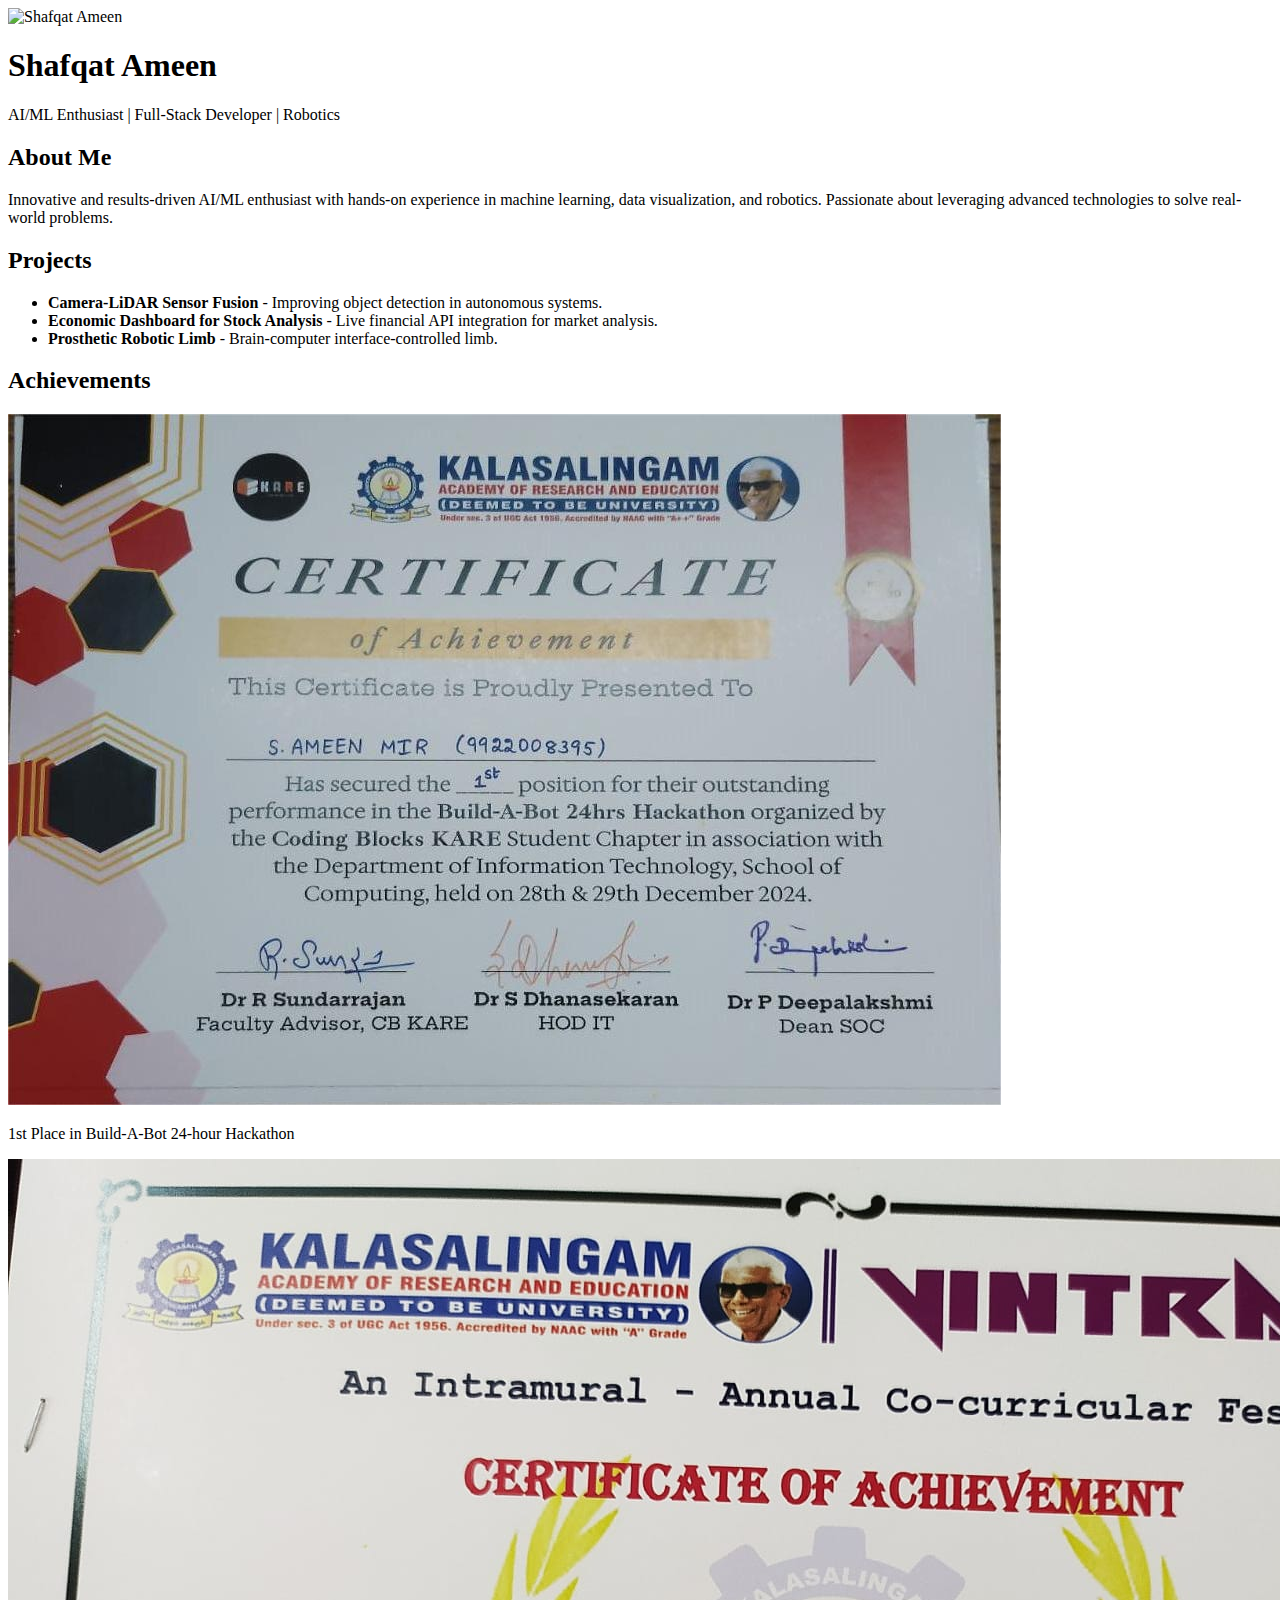
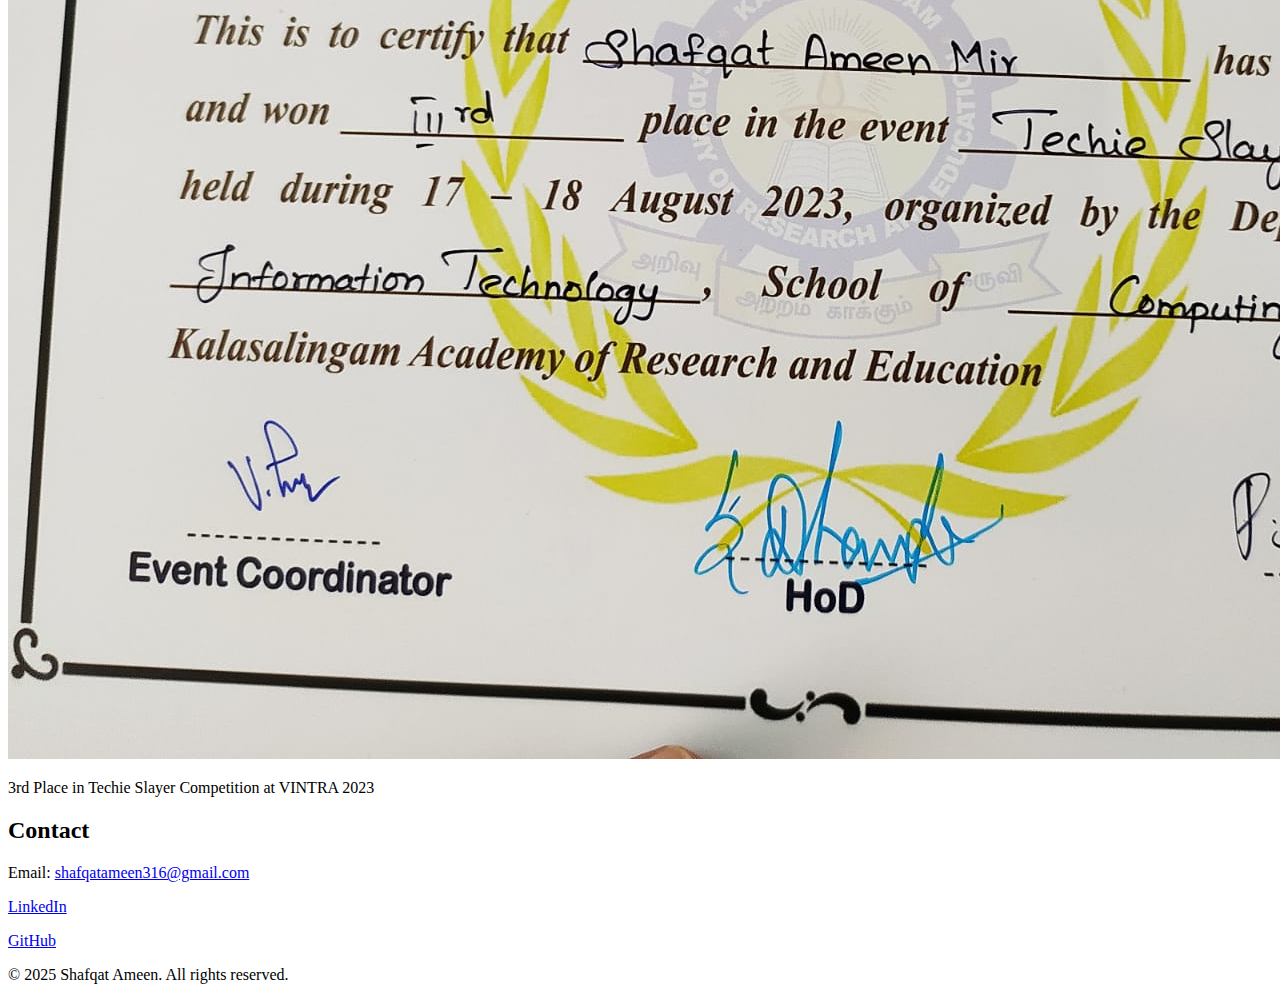
==== index.html @ 751f17ff "potfolio 1" ====
<!DOCTYPE html>
<html lang="en">
<head>
    <meta charset="UTF-8">
    <meta name="viewport" content="width=device-width, initial-scale=1.0">
    <title>Shafqat Ameen - Portfolio</title>
    <script src="https://cdn.tailwindcss.com"></script>
</head>
<body class="bg-gray-900 text-white">
    <header class="text-center p-6 bg-gray-800">
        <img src="content\formal.jpg" alt="Shafqat Ameen" class="mx-auto w-40 h-50 rounded-full border-4 border-white">
        <h1 class="text-4xl font-bold mt-4">Shafqat Ameen</h1>
        <p class="text-lg">AI/ML Enthusiast | Full-Stack Developer | Robotics</p>
    </header>
    
    <section class="container mx-auto p-6">
        <h2 class="text-3xl font-semibold">About Me</h2>
        <p class="mt-4">Innovative and results-driven AI/ML enthusiast with hands-on experience in machine learning, data visualization, and robotics. Passionate about leveraging advanced technologies to solve real-world problems.</p>
    </section>
    
    <section class="container mx-auto p-6">
        <h2 class="text-3xl font-semibold">Projects</h2>
        <ul class="mt-4 list-disc list-inside">
            <li><strong>Camera-LiDAR Sensor Fusion</strong> - Improving object detection in autonomous systems.</li>
            <li><strong>Economic Dashboard for Stock Analysis</strong> - Live financial API integration for market analysis.</li>
            <li><strong>Prosthetic Robotic Limb</strong> - Brain-computer interface-controlled limb.</li>
        </ul>
    </section>
    
    <section class="container mx-auto p-6">
        <h2 class="text-3xl font-semibold">Achievements</h2>
        <div class="grid grid-cols-1 md:grid-cols-2 gap-4 mt-4">
            <div>
                <img src="content\achivement_bot.jpg" alt="Achievement 1" class="w-full rounded-lg">
                <p class="mt-2">1st Place in Build-A-Bot 24-hour Hackathon</p>
            </div>
            <div>
                <img src="content\TechieSlayer_achievement.jpg" alt="Achievement 2" class="w-full rounded-lg">
                <p class="mt-2">3rd Place in Techie Slayer Competition at VINTRA 2023</p>
            </div>
        </div>
    </section>
    
    <section class="container mx-auto p-6">
        <h2 class="text-3xl font-semibold">Contact</h2>
<p>Email: <a href="#" class="text-blue-400" onclick="window.location.href='mailto:shafqatameen316@gmail.com';">shafqatameen316@gmail.com</a></p>
        <p><a href="https://www.linkedin.com/in/shafqat-ameen/" class="text-blue-400">LinkedIn</a></p>
        <p><a href="https://github.com/shafqatameen" class="text-blue-400">GitHub</a></p>
    </section>
    
    <footer class="text-center p-4 bg-gray-800 mt-6">
        <p>&copy; 2025 Shafqat Ameen. All rights reserved.</p>
    </footer>
</body>
</html>
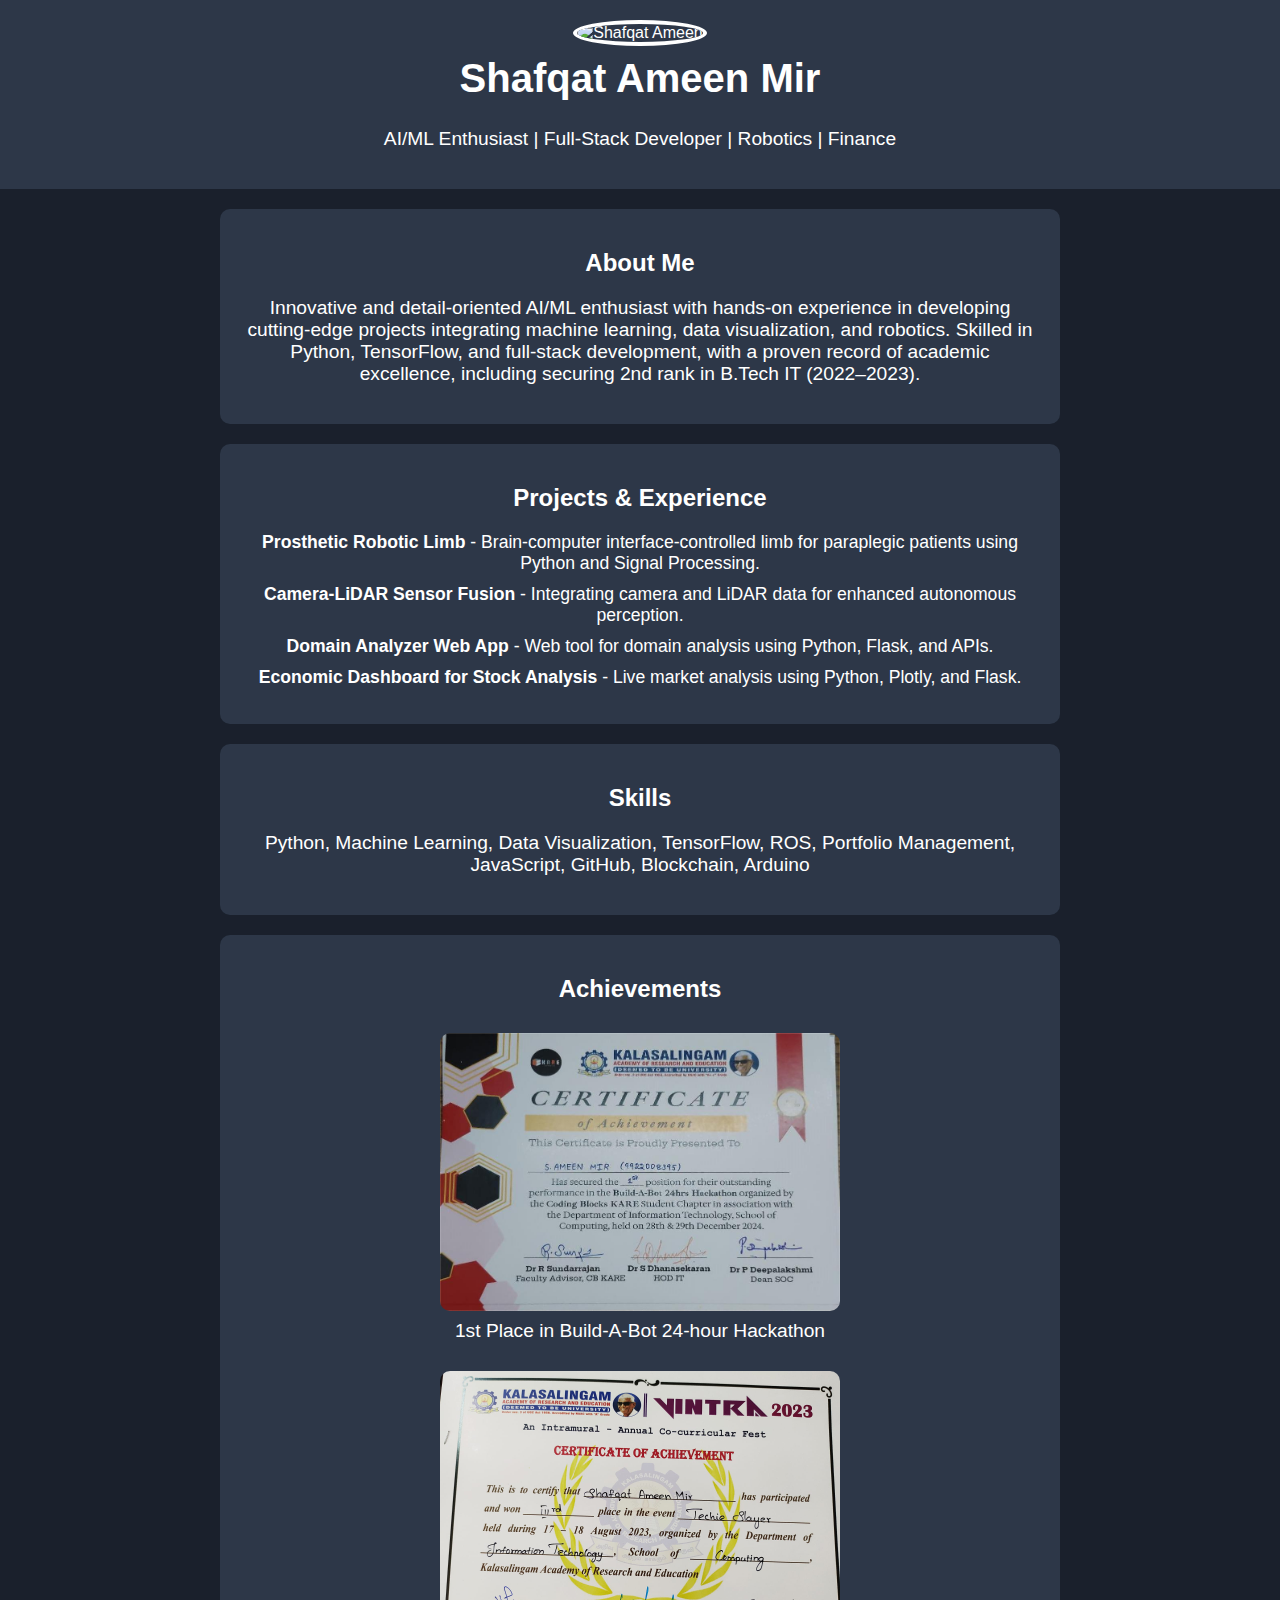
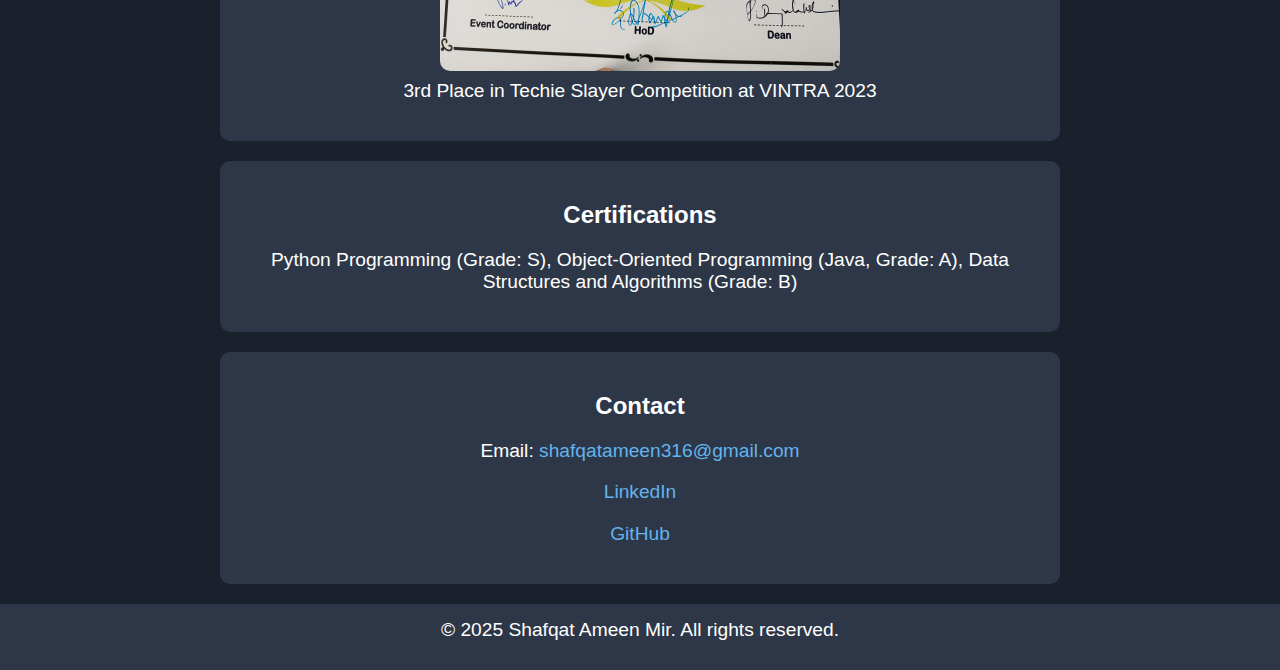
==== commit 6c8f6660: "portfolio 2" ====
--- a/index.html
+++ b/index.html
@@ -4,52 +4,63 @@
     <meta charset="UTF-8">
     <meta name="viewport" content="width=device-width, initial-scale=1.0">
     <title>Shafqat Ameen - Portfolio</title>
-    <script src="https://cdn.tailwindcss.com"></script>
+    <link rel="stylesheet" href="styles.css">
 </head>
-<body class="bg-gray-900 text-white">
-    <header class="text-center p-6 bg-gray-800">
-        <img src="content\formal.jpg" alt="Shafqat Ameen" class="mx-auto w-40 h-50 rounded-full border-4 border-white">
-        <h1 class="text-4xl font-bold mt-4">Shafqat Ameen</h1>
-        <p class="text-lg">AI/ML Enthusiast | Full-Stack Developer | Robotics</p>
+<body>
+    <header>
+        <img src="content/formal.jpg" alt="Shafqat Ameen">
+        <h1>Shafqat Ameen Mir</h1>
+        <p>AI/ML Enthusiast | Full-Stack Developer | Robotics | Finance</p>
     </header>
     
-    <section class="container mx-auto p-6">
-        <h2 class="text-3xl font-semibold">About Me</h2>
-        <p class="mt-4">Innovative and results-driven AI/ML enthusiast with hands-on experience in machine learning, data visualization, and robotics. Passionate about leveraging advanced technologies to solve real-world problems.</p>
+    <section>
+        <h2>About Me</h2>
+        <p>Innovative and detail-oriented AI/ML enthusiast with hands-on experience in developing cutting-edge projects integrating machine learning, data visualization, and robotics. Skilled in Python, TensorFlow, and full-stack development, with a proven record of academic excellence, including securing 2nd rank in B.Tech IT (2022–2023).</p>
     </section>
     
-    <section class="container mx-auto p-6">
-        <h2 class="text-3xl font-semibold">Projects</h2>
-        <ul class="mt-4 list-disc list-inside">
-            <li><strong>Camera-LiDAR Sensor Fusion</strong> - Improving object detection in autonomous systems.</li>
-            <li><strong>Economic Dashboard for Stock Analysis</strong> - Live financial API integration for market analysis.</li>
-            <li><strong>Prosthetic Robotic Limb</strong> - Brain-computer interface-controlled limb.</li>
+    <section>
+        <h2>Projects & Experience</h2>
+        <ul>
+            <li><strong>Prosthetic Robotic Limb</strong> - Brain-computer interface-controlled limb for paraplegic patients using Python and Signal Processing.</li>
+            <li><strong>Camera-LiDAR Sensor Fusion</strong> - Integrating camera and LiDAR data for enhanced autonomous perception.</li>
+            <li><strong>Domain Analyzer Web App</strong> - Web tool for domain analysis using Python, Flask, and APIs.</li>
+            <li><strong>Economic Dashboard for Stock Analysis</strong> - Live market analysis using Python, Plotly, and Flask.</li>
         </ul>
     </section>
     
-    <section class="container mx-auto p-6">
-        <h2 class="text-3xl font-semibold">Achievements</h2>
-        <div class="grid grid-cols-1 md:grid-cols-2 gap-4 mt-4">
+    <section>
+        <h2>Skills</h2>
+        <p>Python, Machine Learning, Data Visualization, TensorFlow, ROS, Portfolio Management, JavaScript, GitHub, Blockchain, Arduino</p>
+    </section>
+    
+    <section>
+        <h2>Achievements</h2>
+        <div>
             <div>
-                <img src="content\achivement_bot.jpg" alt="Achievement 1" class="w-full rounded-lg">
-                <p class="mt-2">1st Place in Build-A-Bot 24-hour Hackathon</p>
+                <img src="content/achivement_bot.jpg" alt="Achievement 1">
+                <p>1st Place in Build-A-Bot 24-hour Hackathon</p>
             </div>
             <div>
-                <img src="content\TechieSlayer_achievement.jpg" alt="Achievement 2" class="w-full rounded-lg">
-                <p class="mt-2">3rd Place in Techie Slayer Competition at VINTRA 2023</p>
+                <img src="content/TechieSlayer_achievement.jpg" alt="Achievement 2">
+                <p>3rd Place in Techie Slayer Competition at VINTRA 2023</p>
             </div>
         </div>
     </section>
     
-    <section class="container mx-auto p-6">
-        <h2 class="text-3xl font-semibold">Contact</h2>
-<p>Email: <a href="#" class="text-blue-400" onclick="window.location.href='mailto:shafqatameen316@gmail.com';">shafqatameen316@gmail.com</a></p>
-        <p><a href="https://www.linkedin.com/in/shafqat-ameen/" class="text-blue-400">LinkedIn</a></p>
-        <p><a href="https://github.com/shafqatameen" class="text-blue-400">GitHub</a></p>
+    <section>
+        <h2>Certifications</h2>
+        <p>Python Programming (Grade: S), Object-Oriented Programming (Java, Grade: A), Data Structures and Algorithms (Grade: B)</p>
     </section>
     
-    <footer class="text-center p-4 bg-gray-800 mt-6">
-        <p>&copy; 2025 Shafqat Ameen. All rights reserved.</p>
+    <section>
+        <h2>Contact</h2>
+        <p>Email: <a href="#" onclick="window.location.href='mailto:shafqatameen316@gmail.com';">shafqatameen316@gmail.com</a></p>
+        <p><a href="https://www.linkedin.com/in/shafqat-ameen">LinkedIn</a></p>
+        <p><a href="https://github.com/shafqatameen">GitHub</a></p>
+    </section>
+    
+    <footer>
+        <p>&copy; 2025 Shafqat Ameen Mir. All rights reserved.</p>
     </footer>
 </body>
 </html>
--- a/styles.css
+++ b/styles.css
@@ -0,0 +1,70 @@
+body {
+    background-color: #1a202c;
+    color: white;
+    font-family: Arial, sans-serif;
+    margin: 0;
+    padding: 0;
+    text-align: center;
+}
+
+header {
+    background-color: #2d3748;
+    padding: 20px;
+}
+
+header img {
+    width: 160px;
+    height: 180px;
+    border-radius: 50%;
+    border: 4px solid white;
+}
+
+h1 {
+    font-size: 2.5rem;
+    margin-top: 10px;
+}
+
+p {
+    font-size: 1.2rem;
+    margin-top: 5px;
+}
+
+section {
+    padding: 20px;
+    margin: 20px auto;
+    max-width: 800px;
+    background-color: #2d3748;
+    border-radius: 10px;
+}
+
+ul {
+    list-style-type: none;
+    padding: 0;
+}
+
+ul li {
+    font-size: 1.1rem;
+    margin: 10px 0;
+}
+
+div img {
+    width: 100%;
+    max-width: 400px;
+    border-radius: 10px;
+    margin-top: 10px;
+}
+
+a {
+    color: #63b3ed;
+    text-decoration: none;
+}
+
+a:hover {
+    text-decoration: underline;
+}
+
+footer {
+    background-color: #2d3748;
+    padding: 10px;
+    margin-top: 20px;
+}
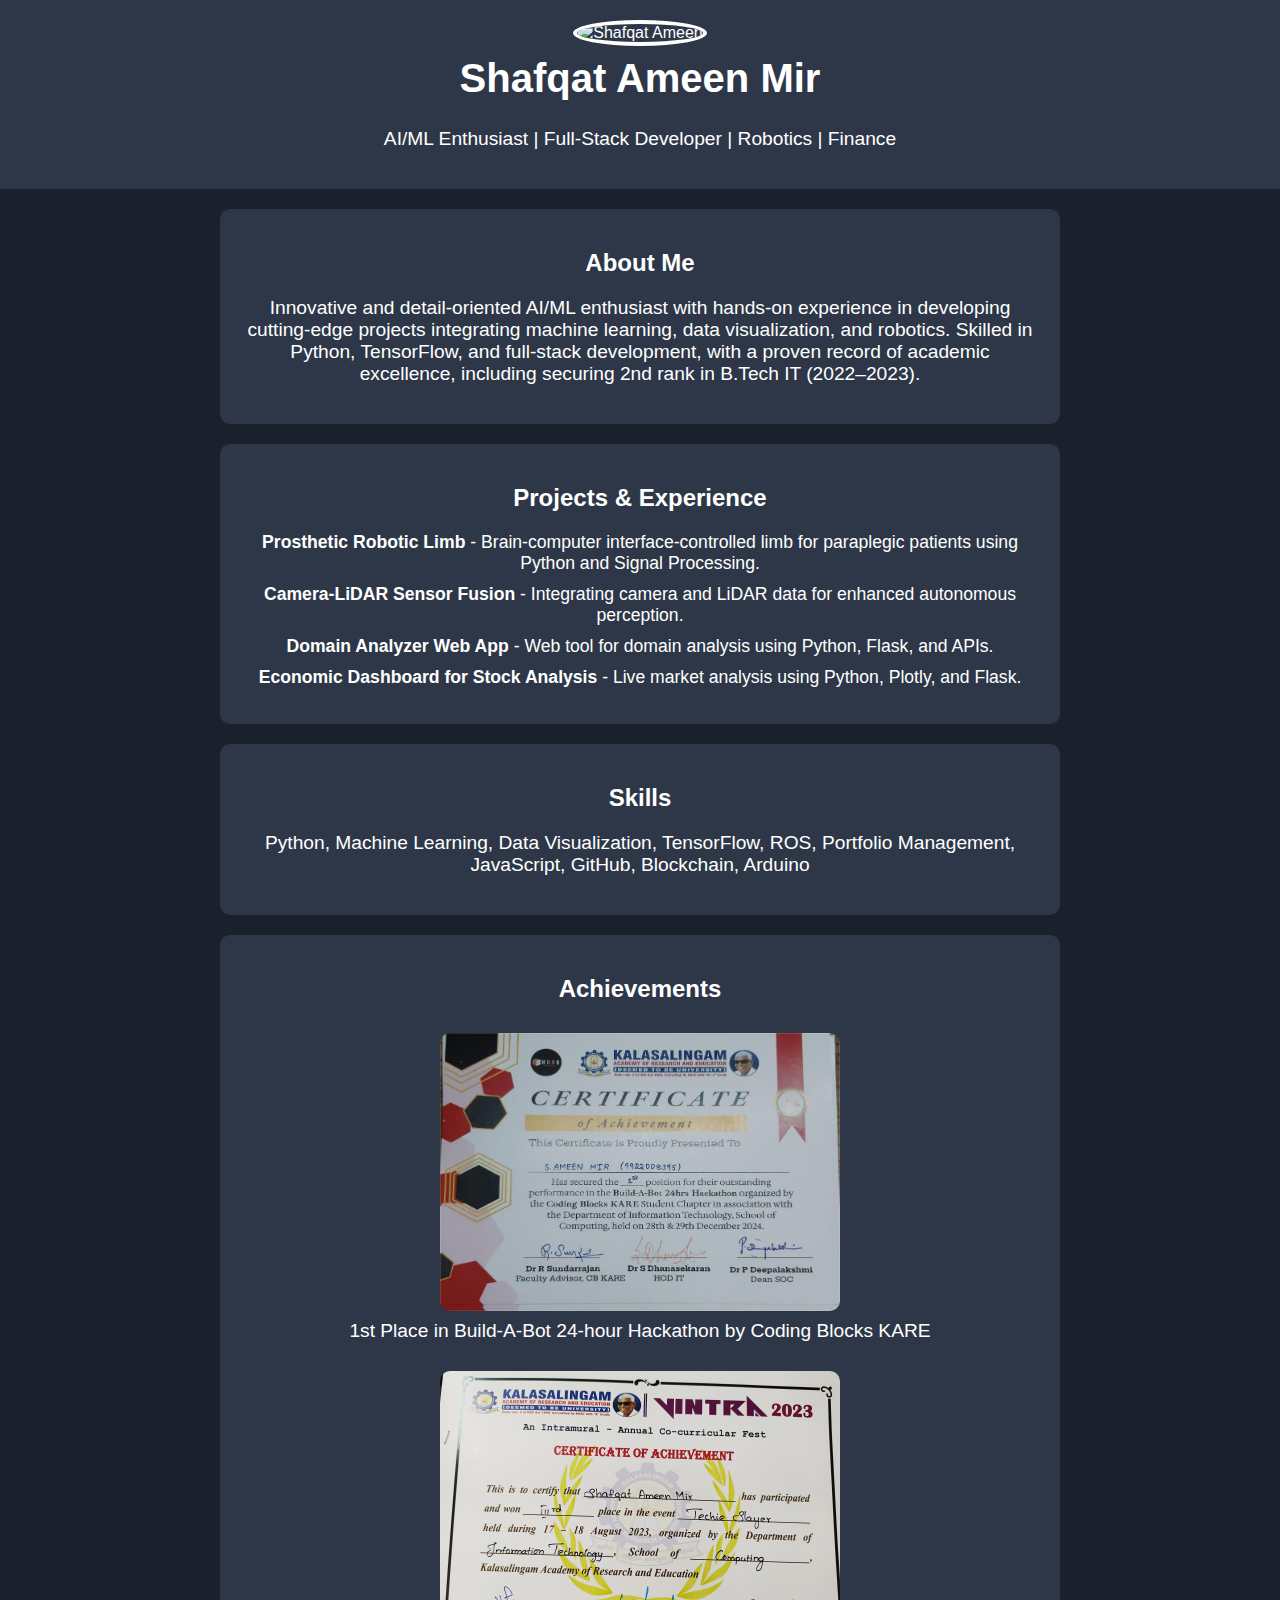
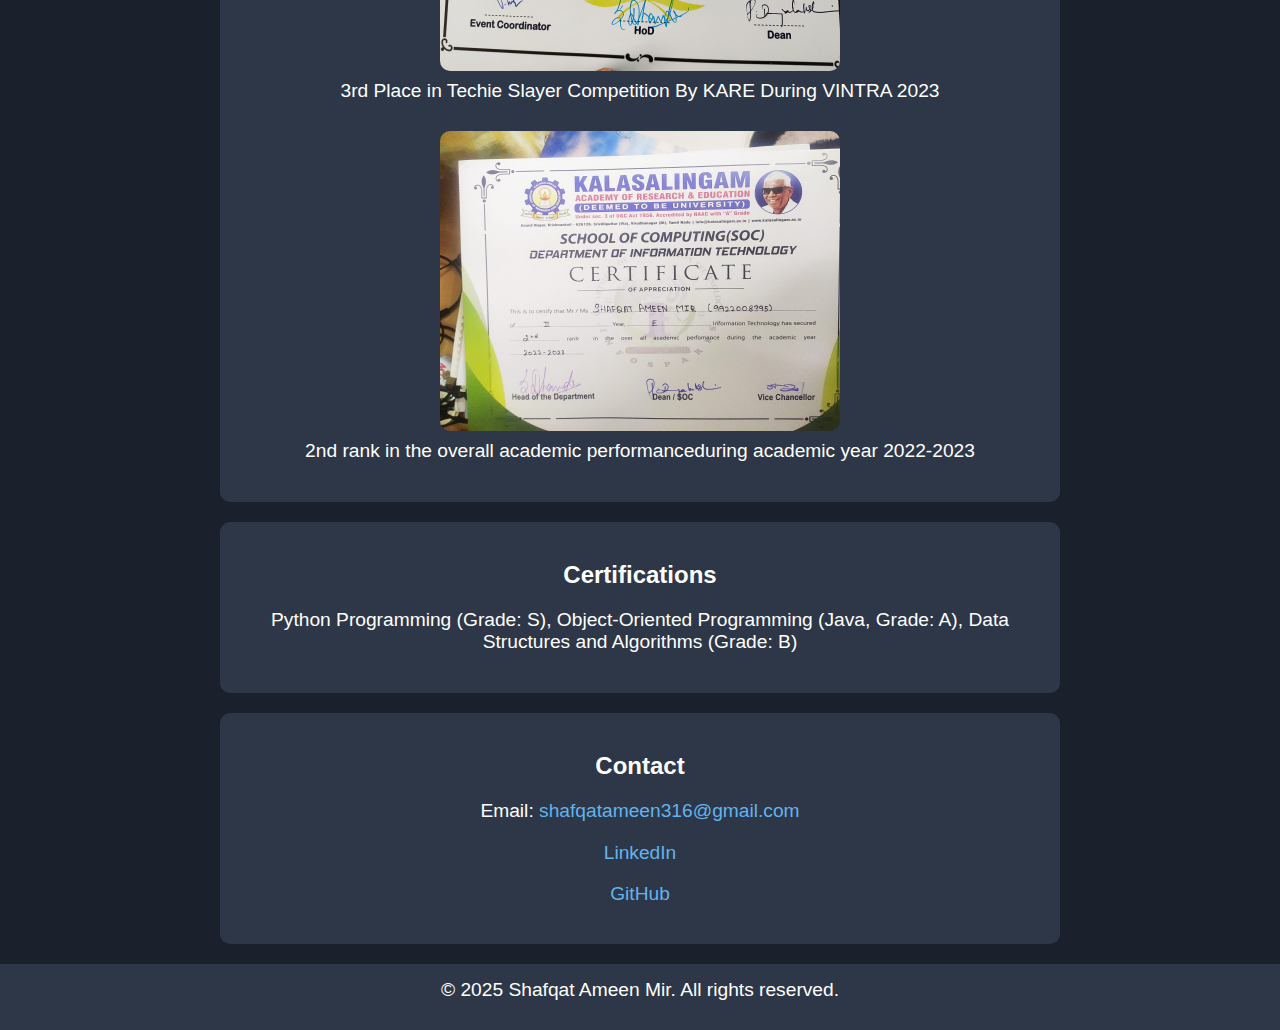
==== commit bcfbdab3: "added the 2nd rand" ====
--- a/index.html
+++ b/index.html
@@ -38,11 +38,15 @@
         <div>
             <div>
                 <img src="content/achivement_bot.jpg" alt="Achievement 1">
-                <p>1st Place in Build-A-Bot 24-hour Hackathon</p>
+                <p>1st Place in Build-A-Bot 24-hour Hackathon by Coding Blocks KARE </p>
             </div>
             <div>
                 <img src="content/TechieSlayer_achievement.jpg" alt="Achievement 2">
-                <p>3rd Place in Techie Slayer Competition at VINTRA 2023</p>
+                <p>3rd Place in Techie Slayer Competition By KARE During VINTRA 2023</p>
+            </div>
+            <div>
+                <img src="content\2nd_position_2nd_yr.jpg" alt="Achievement 3">
+                <p>2nd rank in the overall academic performanceduring academic year 2022-2023</p>
             </div>
         </div>
     </section>
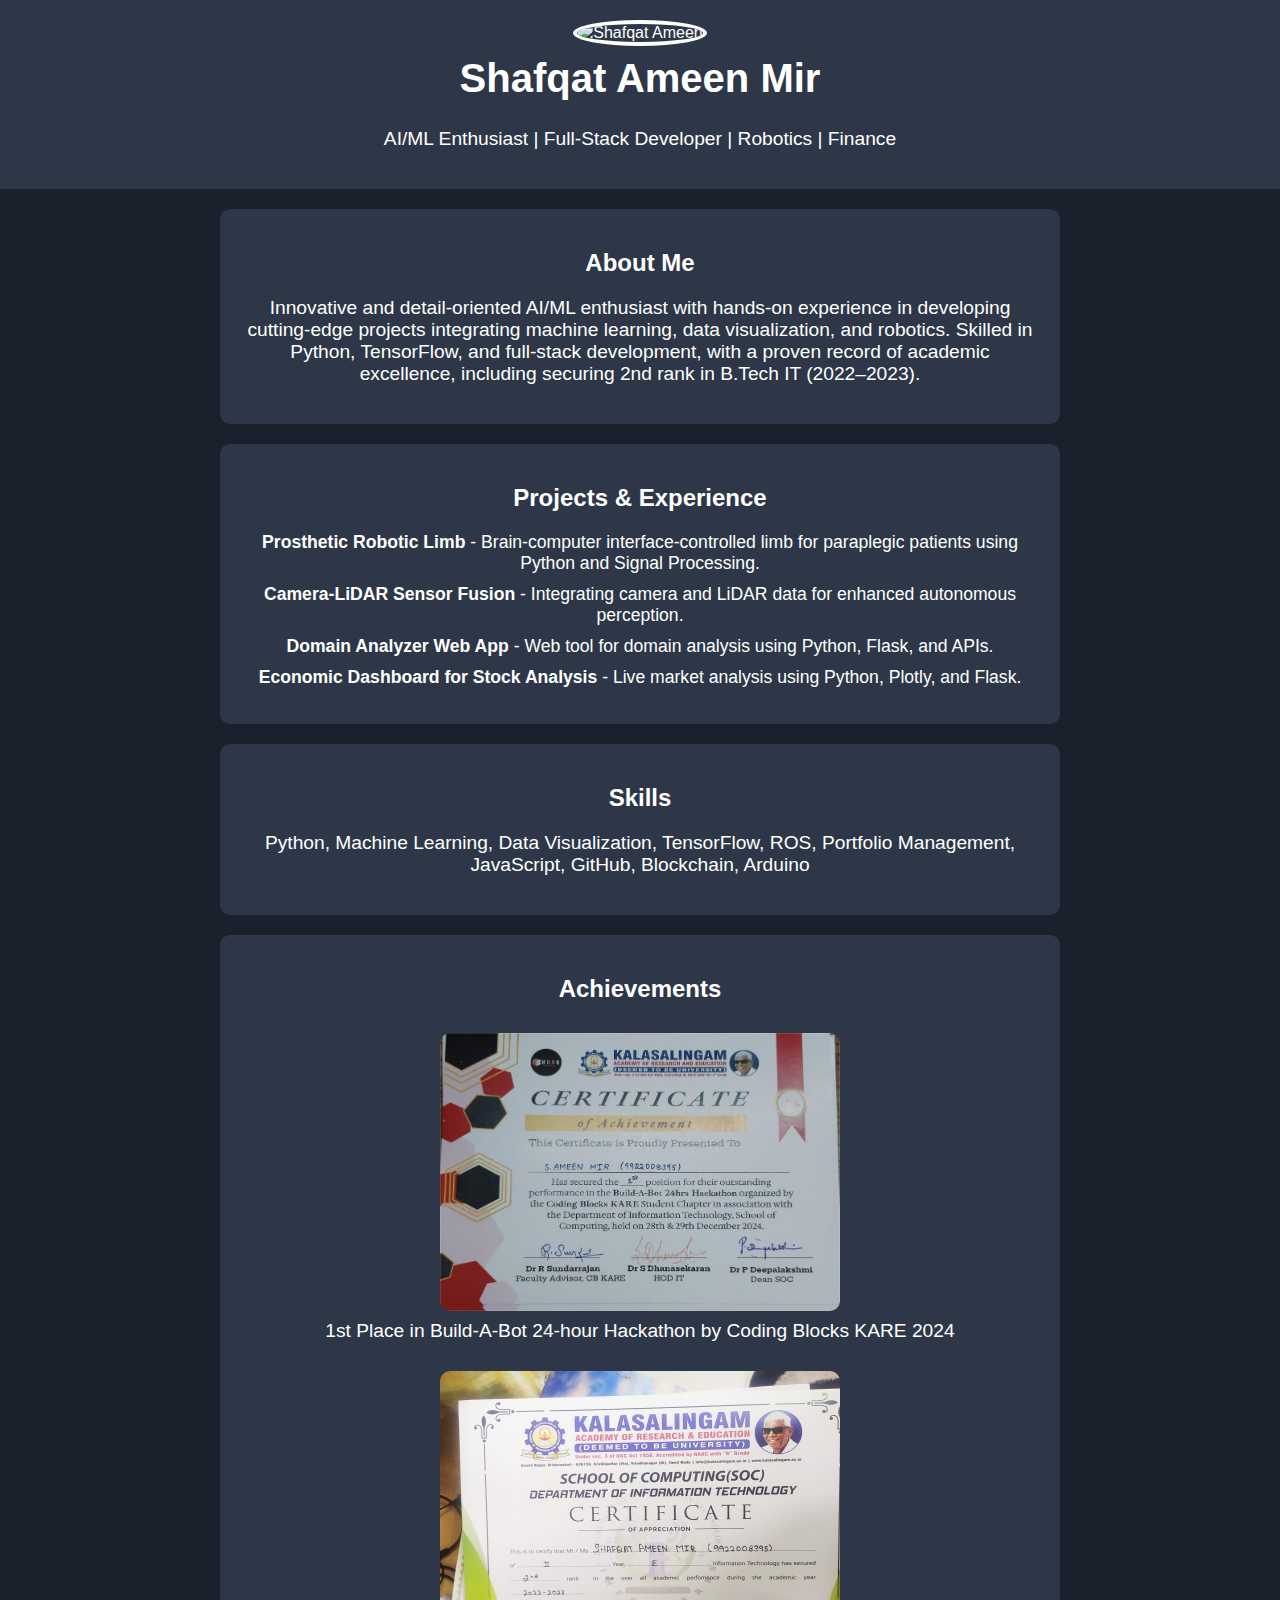
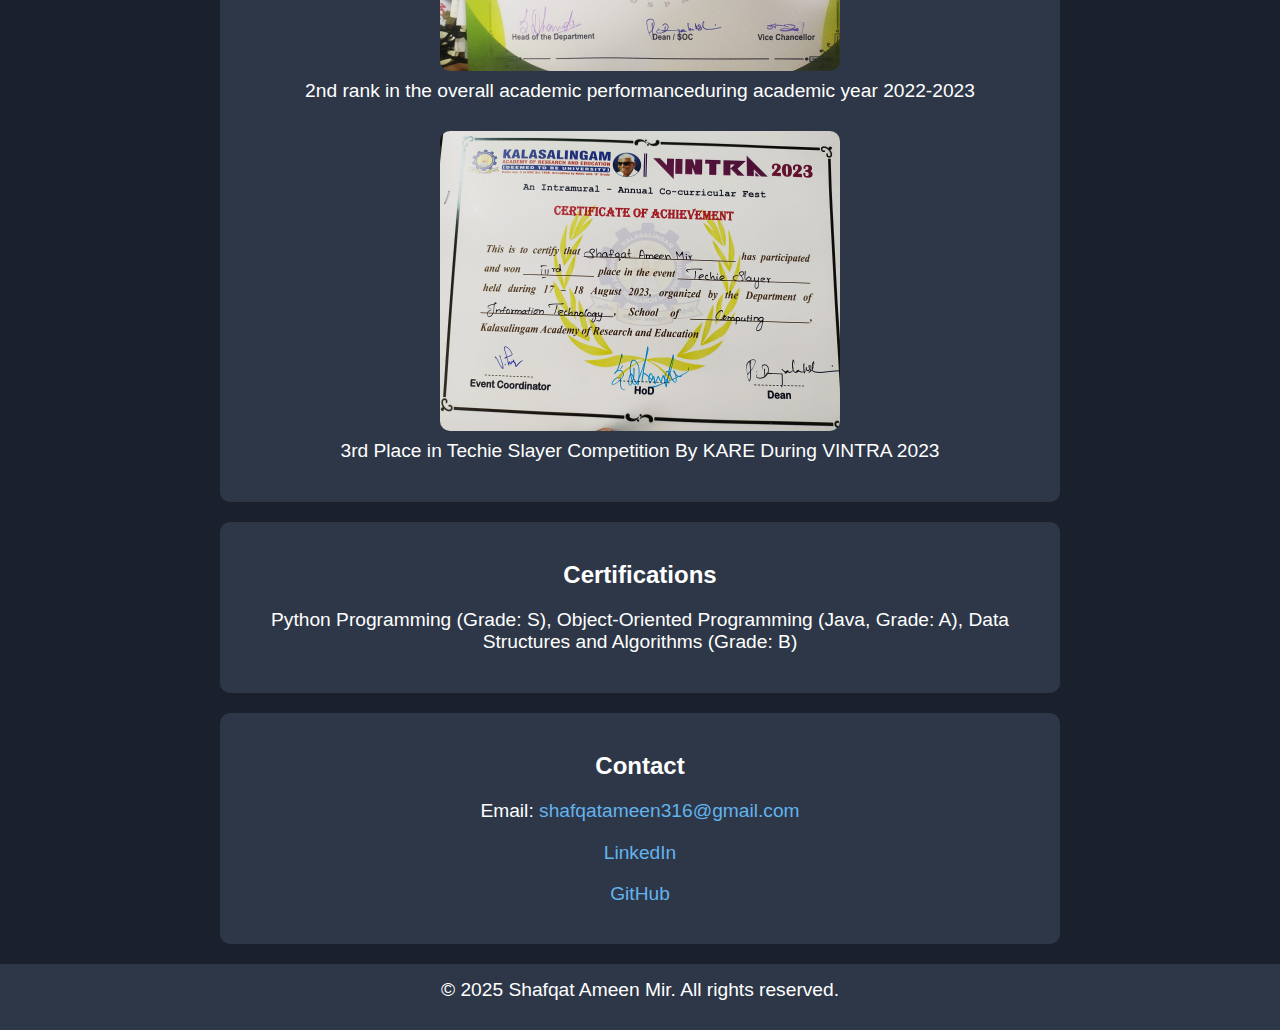
==== commit 91a58406: "keep the achivements according to the rank wise" ====
--- a/index.html
+++ b/index.html
@@ -38,16 +38,17 @@
         <div>
             <div>
                 <img src="content/achivement_bot.jpg" alt="Achievement 1">
-                <p>1st Place in Build-A-Bot 24-hour Hackathon by Coding Blocks KARE </p>
+                <p>1st Place in Build-A-Bot 24-hour Hackathon by Coding Blocks KARE 2024 </p>
             </div>
             <div>
-                <img src="content/TechieSlayer_achievement.jpg" alt="Achievement 2">
+                <img src="content\2nd_position_2nd_yr.jpg" alt="Achievement 2">
+                <p>2nd rank in the overall academic performanceduring academic year 2022-2023</p>
+            </div>
+            <div>
+                <img src="content/TechieSlayer_achievement.jpg" alt="Achievement 3">
                 <p>3rd Place in Techie Slayer Competition By KARE During VINTRA 2023</p>
             </div>
-            <div>
-                <img src="content\2nd_position_2nd_yr.jpg" alt="Achievement 3">
-                <p>2nd rank in the overall academic performanceduring academic year 2022-2023</p>
-            </div>
+
         </div>
     </section>
     
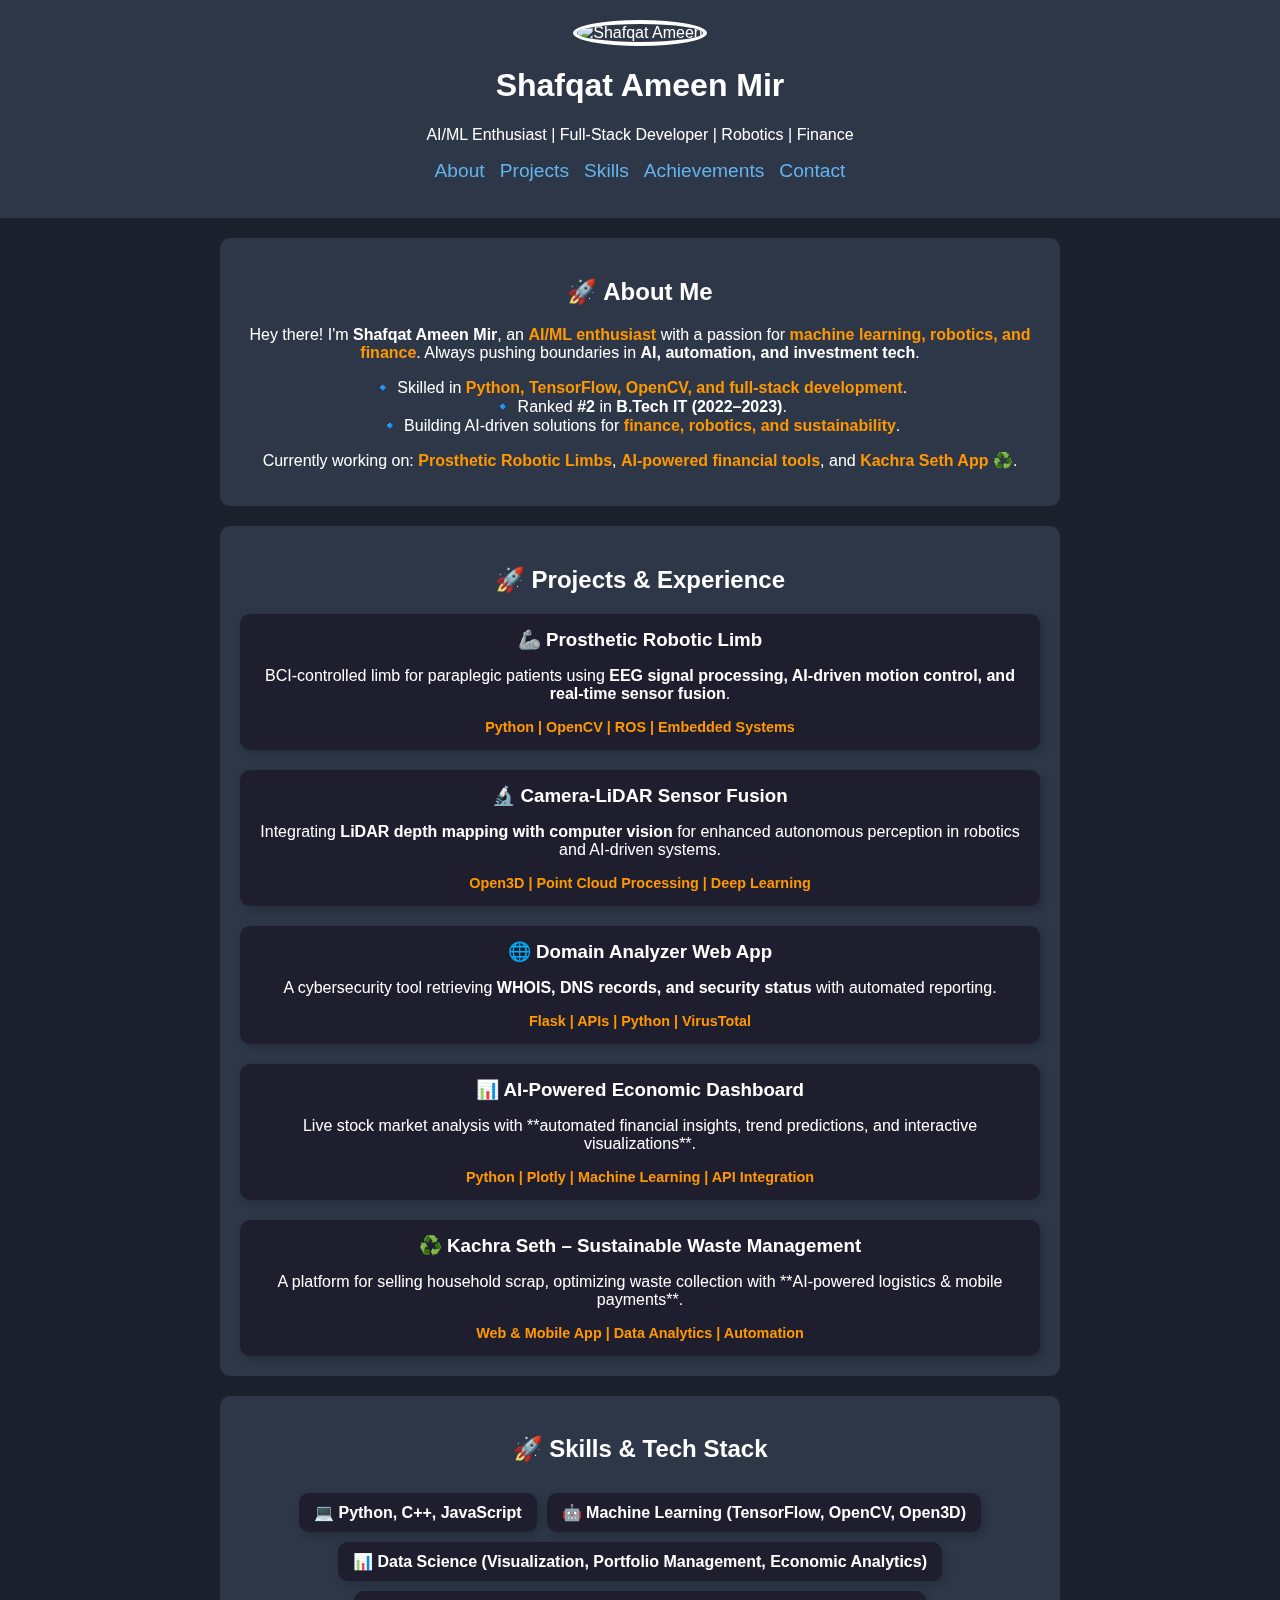
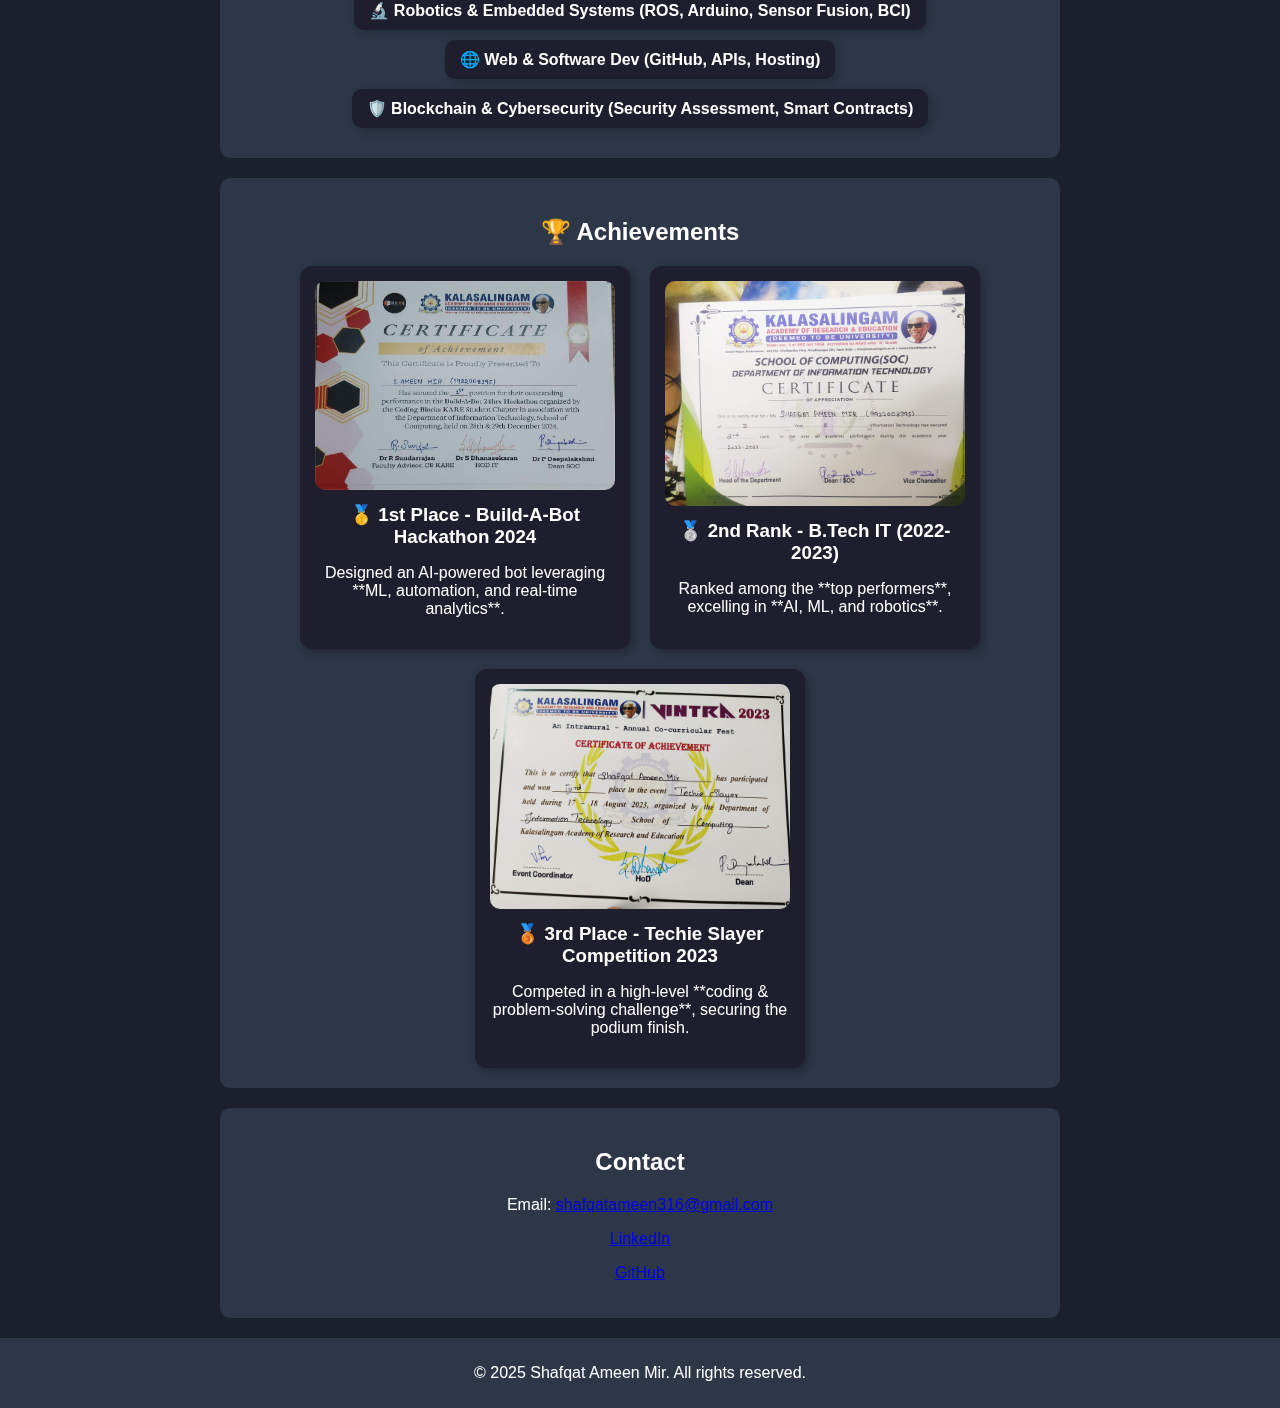
==== commit 975f6cff: "going to update the web page" ====
--- a/index.html
+++ b/index.html
@@ -4,68 +4,177 @@
     <meta charset="UTF-8">
     <meta name="viewport" content="width=device-width, initial-scale=1.0">
     <title>Shafqat Ameen - Portfolio</title>
-    <link rel="stylesheet" href="styles.css">
+    <link rel="stylesheet" href="demo.css">
+    <script defer src="script.js"></script>
+    <script src="https://cdnjs.cloudflare.com/ajax/libs/three.js/r128/three.min.js"></script>
+<script>
+    // 🌟 Three.js Particle Background
+    let scene = new THREE.Scene();
+    let camera = new THREE.PerspectiveCamera(75, window.innerWidth / window.innerHeight, 0.1, 1000);
+    let renderer = new THREE.WebGLRenderer({ canvas: document.getElementById("bgCanvas"), alpha: true });
+
+    renderer.setSize(window.innerWidth, window.innerHeight);
+    document.body.appendChild(renderer.domElement);
+
+    let particles = new THREE.Geometry();
+    let particleMaterial = new THREE.PointsMaterial({ color: 0x63b3ed, size: 2 });
+
+    for (let i = 0; i < 300; i++) {
+        let particle = new THREE.Vector3(
+            (Math.random() - 0.5) * 1000,
+            (Math.random() - 0.5) * 1000,
+            (Math.random() - 0.5) * 1000
+        );
+        particles.vertices.push(particle);
+    }
+
+    let particleSystem = new THREE.Points(particles, particleMaterial);
+    scene.add(particleSystem);
+
+    camera.position.z = 100;
+
+    function animate() {
+        requestAnimationFrame(animate);
+        particleSystem.rotation.y += 0.001;
+        renderer.render(scene, camera);
+    }
+    animate();
+
+    window.addEventListener("resize", function () {
+        renderer.setSize(window.innerWidth, window.innerHeight);
+        camera.aspect = window.innerWidth / window.innerHeight;
+        camera.updateProjectionMatrix();
+    });
+</script>
+
 </head>
 <body>
+    <canvas id="bgCanvas"></canvas>
+    <div class="dragon"></div>
+
     <header>
         <img src="content/formal.jpg" alt="Shafqat Ameen">
         <h1>Shafqat Ameen Mir</h1>
         <p>AI/ML Enthusiast | Full-Stack Developer | Robotics | Finance</p>
+        <nav>
+            <ul>
+                <li><a href="#about">About</a></li>
+                <li><a href="#projects">Projects</a></li>
+                <li><a href="#skills">Skills</a></li>
+                <li><a href="#achievements">Achievements</a></li>
+                <li><a href="#contact">Contact</a></li>
+            </ul>
+        </nav>
     </header>
     
-    <section>
-        <h2>About Me</h2>
-        <p>Innovative and detail-oriented AI/ML enthusiast with hands-on experience in developing cutting-edge projects integrating machine learning, data visualization, and robotics. Skilled in Python, TensorFlow, and full-stack development, with a proven record of academic excellence, including securing 2nd rank in B.Tech IT (2022–2023).</p>
+    <section id="about" class="content-section">
+        <h2>🚀 About Me</h2>
+        <p>
+            Hey there! I'm <strong>Shafqat Ameen Mir</strong>, an <span class="highlight">AI/ML enthusiast</span> with a passion for 
+            <span class="highlight">machine learning, robotics, and finance</span>. 
+            Always pushing boundaries in <strong>AI, automation, and investment tech</strong>. 
+        </p>
+        <p>
+            🔹 Skilled in <span class="highlight">Python, TensorFlow, OpenCV, and full-stack development</span>.  
+            <br>🔹 Ranked <strong>#2</strong> in <strong>B.Tech IT (2022–2023)</strong>.  
+            <br>🔹 Building AI-driven solutions for <span class="highlight">finance, robotics, and sustainability</span>.  
+        </p>
+        <p>
+            Currently working on: <span class="highlight">Prosthetic Robotic Limbs</span>, 
+            <span class="highlight">AI-powered financial tools</span>, and <span class="highlight">Kachra Seth App</span> ♻️.
+        </p>
     </section>
     
-    <section>
-        <h2>Projects & Experience</h2>
-        <ul>
-            <li><strong>Prosthetic Robotic Limb</strong> - Brain-computer interface-controlled limb for paraplegic patients using Python and Signal Processing.</li>
-            <li><strong>Camera-LiDAR Sensor Fusion</strong> - Integrating camera and LiDAR data for enhanced autonomous perception.</li>
-            <li><strong>Domain Analyzer Web App</strong> - Web tool for domain analysis using Python, Flask, and APIs.</li>
-            <li><strong>Economic Dashboard for Stock Analysis</strong> - Live market analysis using Python, Plotly, and Flask.</li>
-        </ul>
-    </section>
+    <section id="projects" class="content-section">
+        <h2>🚀 Projects & Experience</h2>
+        <div class="project-container">
+            <div class="project">
+                <h3>🦾 Prosthetic Robotic Limb</h3>
+                <p>BCI-controlled limb for paraplegic patients using <strong>EEG signal processing, AI-driven motion control, and real-time sensor fusion</strong>.</p>
+                <span class="tech-stack">Python | OpenCV | ROS | Embedded Systems</span>
+            </div>
     
-    <section>
-        <h2>Skills</h2>
-        <p>Python, Machine Learning, Data Visualization, TensorFlow, ROS, Portfolio Management, JavaScript, GitHub, Blockchain, Arduino</p>
-    </section>
+            <div class="project">
+                <h3>🔬 Camera-LiDAR Sensor Fusion</h3>
+                <p>Integrating <strong>LiDAR depth mapping with computer vision</strong> for enhanced autonomous perception in robotics and AI-driven systems.</p>
+                <span class="tech-stack">Open3D | Point Cloud Processing | Deep Learning</span>
+            </div>
     
-    <section>
-        <h2>Achievements</h2>
-        <div>
-            <div>
-                <img src="content/achivement_bot.jpg" alt="Achievement 1">
-                <p>1st Place in Build-A-Bot 24-hour Hackathon by Coding Blocks KARE 2024 </p>
+            <div class="project">
+                <h3>🌐 Domain Analyzer Web App</h3>
+                <p>A cybersecurity tool retrieving <strong>WHOIS, DNS records, and security status</strong> with automated reporting.</p>
+                <span class="tech-stack">Flask | APIs | Python | VirusTotal</span>
             </div>
-            <div>
-                <img src="content\2nd_position_2nd_yr.jpg" alt="Achievement 2">
-                <p>2nd rank in the overall academic performanceduring academic year 2022-2023</p>
+    
+            <div class="project">
+                <h3>📊 AI-Powered Economic Dashboard</h3>
+                <p>Live stock market analysis with **automated financial insights, trend predictions, and interactive visualizations**.</p>
+                <span class="tech-stack">Python | Plotly | Machine Learning | API Integration</span>
             </div>
-            <div>
-                <img src="content/TechieSlayer_achievement.jpg" alt="Achievement 3">
-                <p>3rd Place in Techie Slayer Competition By KARE During VINTRA 2023</p>
+    
+            <div class="project">
+                <h3>♻️ Kachra Seth – Sustainable Waste Management</h3>
+                <p>A platform for selling household scrap, optimizing waste collection with **AI-powered logistics & mobile payments**.</p>
+                <span class="tech-stack">Web & Mobile App | Data Analytics | Automation</span>
             </div>
-
         </div>
     </section>
     
-    <section>
-        <h2>Certifications</h2>
-        <p>Python Programming (Grade: S), Object-Oriented Programming (Java, Grade: A), Data Structures and Algorithms (Grade: B)</p>
+    <section id="skills" class="content-section">
+        <h2>🚀 Skills & Tech Stack</h2>
+        <div class="skills-container">
+            <span>💻 Python, C++, JavaScript</span>
+            <span>🤖 Machine Learning (TensorFlow, OpenCV, Open3D)</span>
+            <span>📊 Data Science (Visualization, Portfolio Management, Economic Analytics)</span>
+            <span>🔬 Robotics & Embedded Systems (ROS, Arduino, Sensor Fusion, BCI)</span>
+            <span>🌐 Web & Software Dev (GitHub, APIs, Hosting)</span>
+            <span>🛡️ Blockchain & Cybersecurity (Security Assessment, Smart Contracts)</span>
+        </div>
     </section>
     
-    <section>
+    
+    <section id="achievements" class="content-section">
+        <h2>🏆 Achievements</h2>
+        <div class="gallery">
+            <div class="achievement">
+                <img src="content/achivement_bot.jpg" alt="Hackathon Win">
+                <h3>🥇 1st Place - Build-A-Bot Hackathon 2024</h3>
+                <p>Designed an AI-powered bot leveraging **ML, automation, and real-time analytics**.</p>
+            </div>
+            <div class="achievement">
+                <img src="content/2nd_position_2nd_yr.jpg" alt="Academic Rank">
+                <h3>🥈 2nd Rank - B.Tech IT (2022-2023)</h3>
+                <p>Ranked among the **top performers**, excelling in **AI, ML, and robotics**.</p>
+            </div>
+            <div class="achievement">
+                <img src="content/TechieSlayer_achievement.jpg" alt="Techie Slayer">
+                <h3>🥉 3rd Place - Techie Slayer Competition 2023</h3>
+                <p>Competed in a high-level **coding & problem-solving challenge**, securing the podium finish.</p>
+            </div>
+        </div>
+    </section>
+    
+    <section id="contact" class="content-section">
         <h2>Contact</h2>
-        <p>Email: <a href="#" onclick="window.location.href='mailto:shafqatameen316@gmail.com';">shafqatameen316@gmail.com</a></p>
-        <p><a href="https://www.linkedin.com/in/shafqat-ameen">LinkedIn</a></p>
-        <p><a href="https://github.com/shafqatameen">GitHub</a></p>
+        <p>Email: <a href="mailto:shafqatameen316@gmail.com">shafqatameen316@gmail.com</a></p>
+        <p><a href="https://www.linkedin.com/in/shafqat-ameen" target="_blank">LinkedIn</a></p>
+        <p><a href="https://github.com/shafqatameen" target="_blank">GitHub</a></p>
     </section>
     
     <footer>
         <p>&copy; 2025 Shafqat Ameen Mir. All rights reserved.</p>
     </footer>
+
+    <script>
+        document.querySelectorAll('nav ul li a').forEach(anchor => {
+            anchor.addEventListener('click', function(e) {
+                e.preventDefault();
+                const targetId = this.getAttribute('href').substring(1);
+                document.getElementById(targetId).scrollIntoView({
+                    behavior: 'smooth'
+                });
+            });
+        });
+    </script>
 </body>
-</html>
+</html>--- a/demo.css
+++ b/demo.css
@@ -0,0 +1,184 @@
+
+/* styles.css */
+body {
+    background-color: #1a202c;
+    color: white;
+    font-family: Arial, sans-serif;
+    margin: 0;
+    padding: 0;
+    text-align: center;
+}
+
+header {
+    background-color: #2d3748;
+    padding: 20px;
+}
+
+header img {
+    width: 160px;
+    height: 180px;
+    border-radius: 50%;
+    border: 4px solid white;
+}
+
+nav ul {
+    list-style: none;
+    padding: 0;
+    display: flex;
+    justify-content: center;
+    gap: 15px;
+}
+
+nav ul li {
+    display: inline;
+}
+
+nav ul li a {
+    color: #63b3ed;
+    text-decoration: none;
+    font-size: 1.2rem;
+}
+
+.content-section {
+    padding: 20px;
+    margin: 20px auto;
+    max-width: 800px;
+    background-color: #2d3748;
+    border-radius: 10px;
+}
+
+ul {
+    list-style-type: none;
+    padding: 0;
+}
+
+div.gallery {
+    display: flex;
+    flex-wrap: wrap;
+    justify-content: center;
+    gap: 20px;
+}
+
+div.gallery img {
+    width: 100%;
+    max-width: 300px;
+    border-radius: 10px;
+}
+
+footer {
+    background-color: #2d3748;
+    padding: 10px;
+    margin-top: 20px;
+}
+/*🚀 Skills & Tech Stack*/
+    .skills-container {
+        display: flex;
+        flex-wrap: wrap;
+        gap: 10px;
+        justify-content: center;
+        padding: 10px;
+    }
+    .skills-container span {
+        background: #1e1e2e;
+        color: #fff;
+        padding: 10px 15px;
+        border-radius: 10px;
+        font-weight: bold;
+        box-shadow: 3px 3px 10px rgba(0, 0, 0, 0.2);
+    }
+
+
+    .highlight {
+        color: #ff9800;
+        font-weight: bold;
+    }
+    /*🚀 Projects & Experience*/
+    .project-container {
+        display: flex;
+        flex-direction: column;
+        gap: 20px;
+    }
+    .project {
+        background: #1e1e2e;
+        color: #fff;
+        padding: 15px;
+        border-radius: 10px;
+        box-shadow: 3px 3px 10px rgba(0, 0, 0, 0.2);
+    }
+    .project h3 {
+        margin: 0 0 5px 0;
+    }
+    .tech-stack {
+        display: block;
+        margin-top: 8px;
+        font-size: 0.9em;
+        color: #ff9800;
+        font-weight: bold;
+    }
+
+    .gallery {
+        display: flex;
+        flex-wrap: wrap;
+        gap: 20px;
+        justify-content: center;
+    }
+    .achievement {
+        background: #1e1e2e;
+        color: #fff;
+        padding: 15px;
+        border-radius: 12px;
+        text-align: center;
+        width: 300px;
+        box-shadow: 3px 3px 10px rgba(0, 0, 0, 0.3);
+        transition: transform 0.3s ease-in-out;
+    }
+    .achievement img {
+        width: 100%;
+        border-radius: 8px;
+    }
+    .achievement h3 {
+        margin: 10px 0 5px;
+    }
+    .achievement:hover {
+        transform: scale(1.05);
+    }
+
+/* 🔥 Background Canvas */
+#bgCanvas {
+    position: fixed;
+    top: 0;
+    left: 0;
+    width: 100%;
+    height: 100%;
+    z-index: -1;
+}
+
+/* 🐉 Floating Dragon Animation */
+.dragon {
+    position: fixed;
+    bottom: 10%;
+    left: -150px;
+    width: 150px;
+    height: 100px;
+    background: url("content/dragon.png") no-repeat;
+    background-size: contain;
+    animation: dragonFly 10s infinite linear;
+}
+
+@keyframes dragonFly {
+    0% {
+        left: -150px;
+        opacity: 0;
+        transform: rotate(0deg);
+    }
+    50% {
+        left: 50%;
+        opacity: 1;
+        transform: rotate(5deg);
+    }
+    100% {
+        left: 120%;
+        opacity: 0;
+        transform: rotate(0deg);
+    }
+}
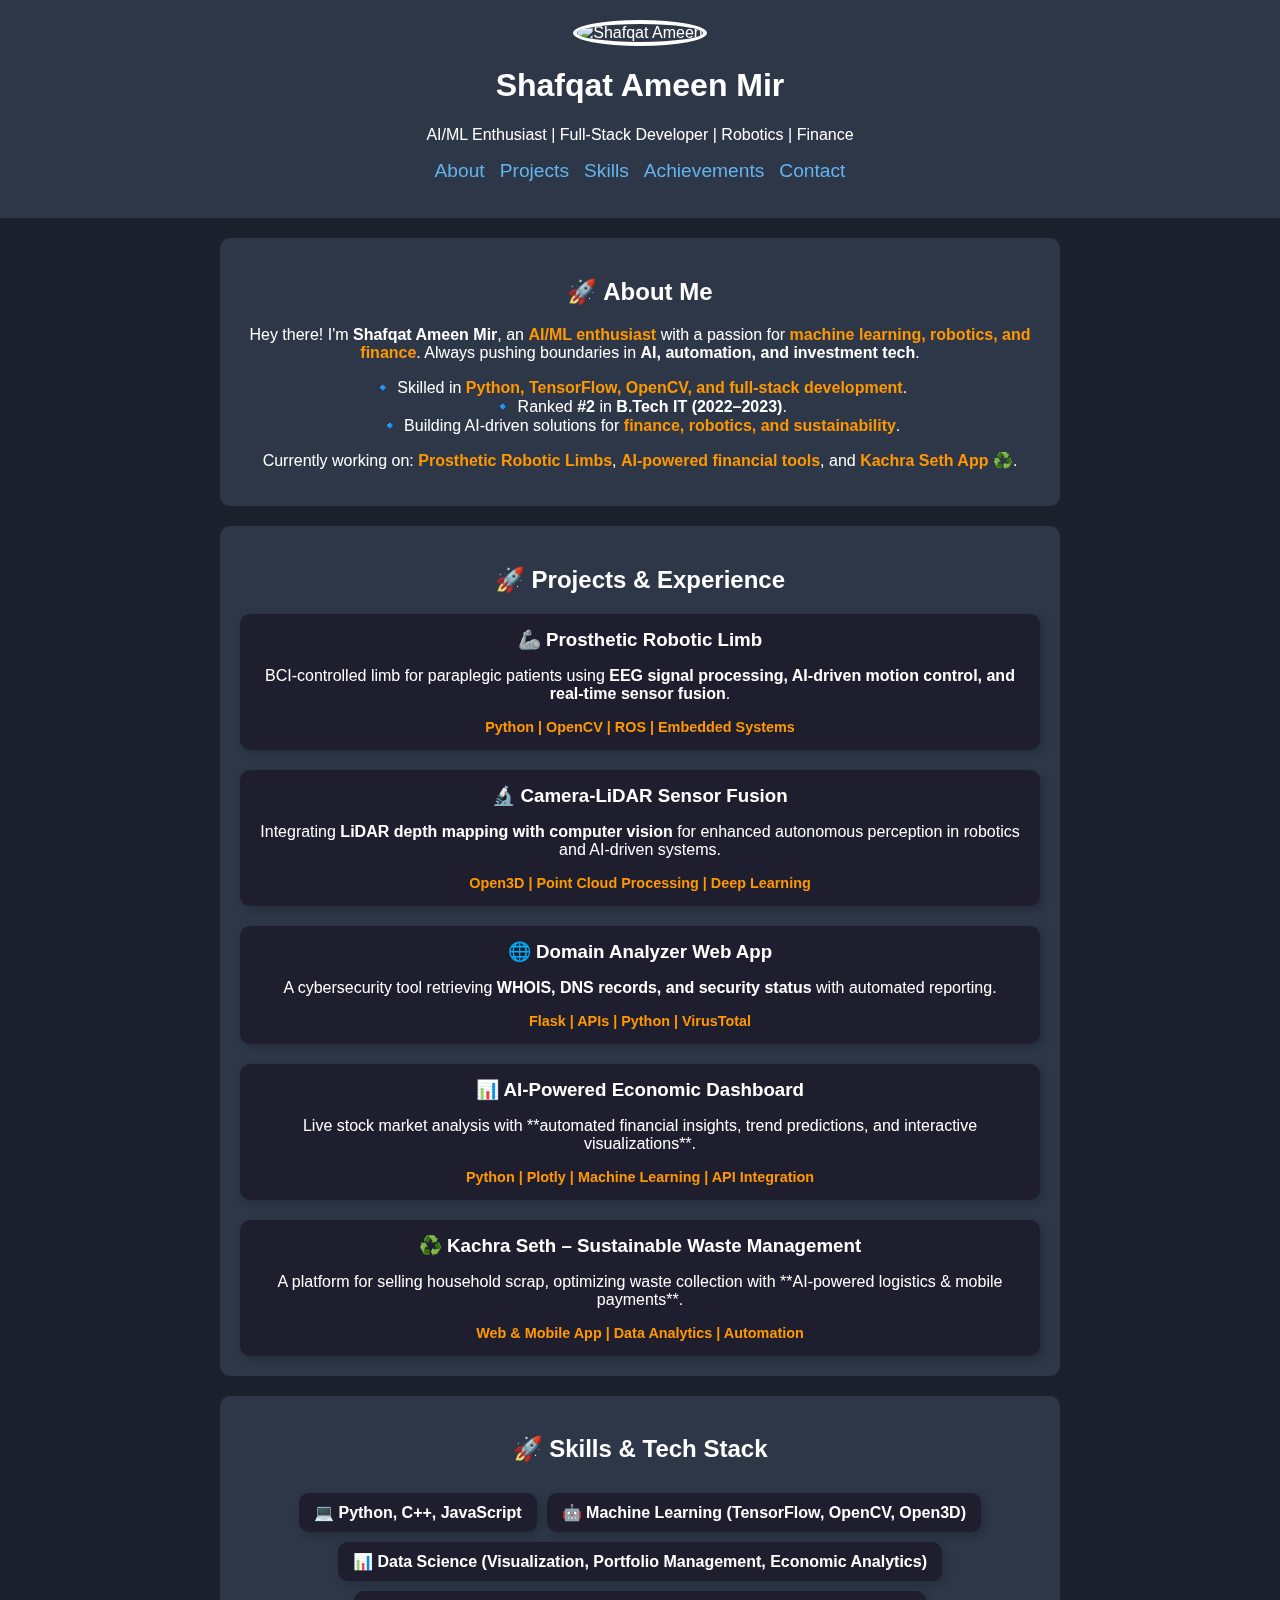
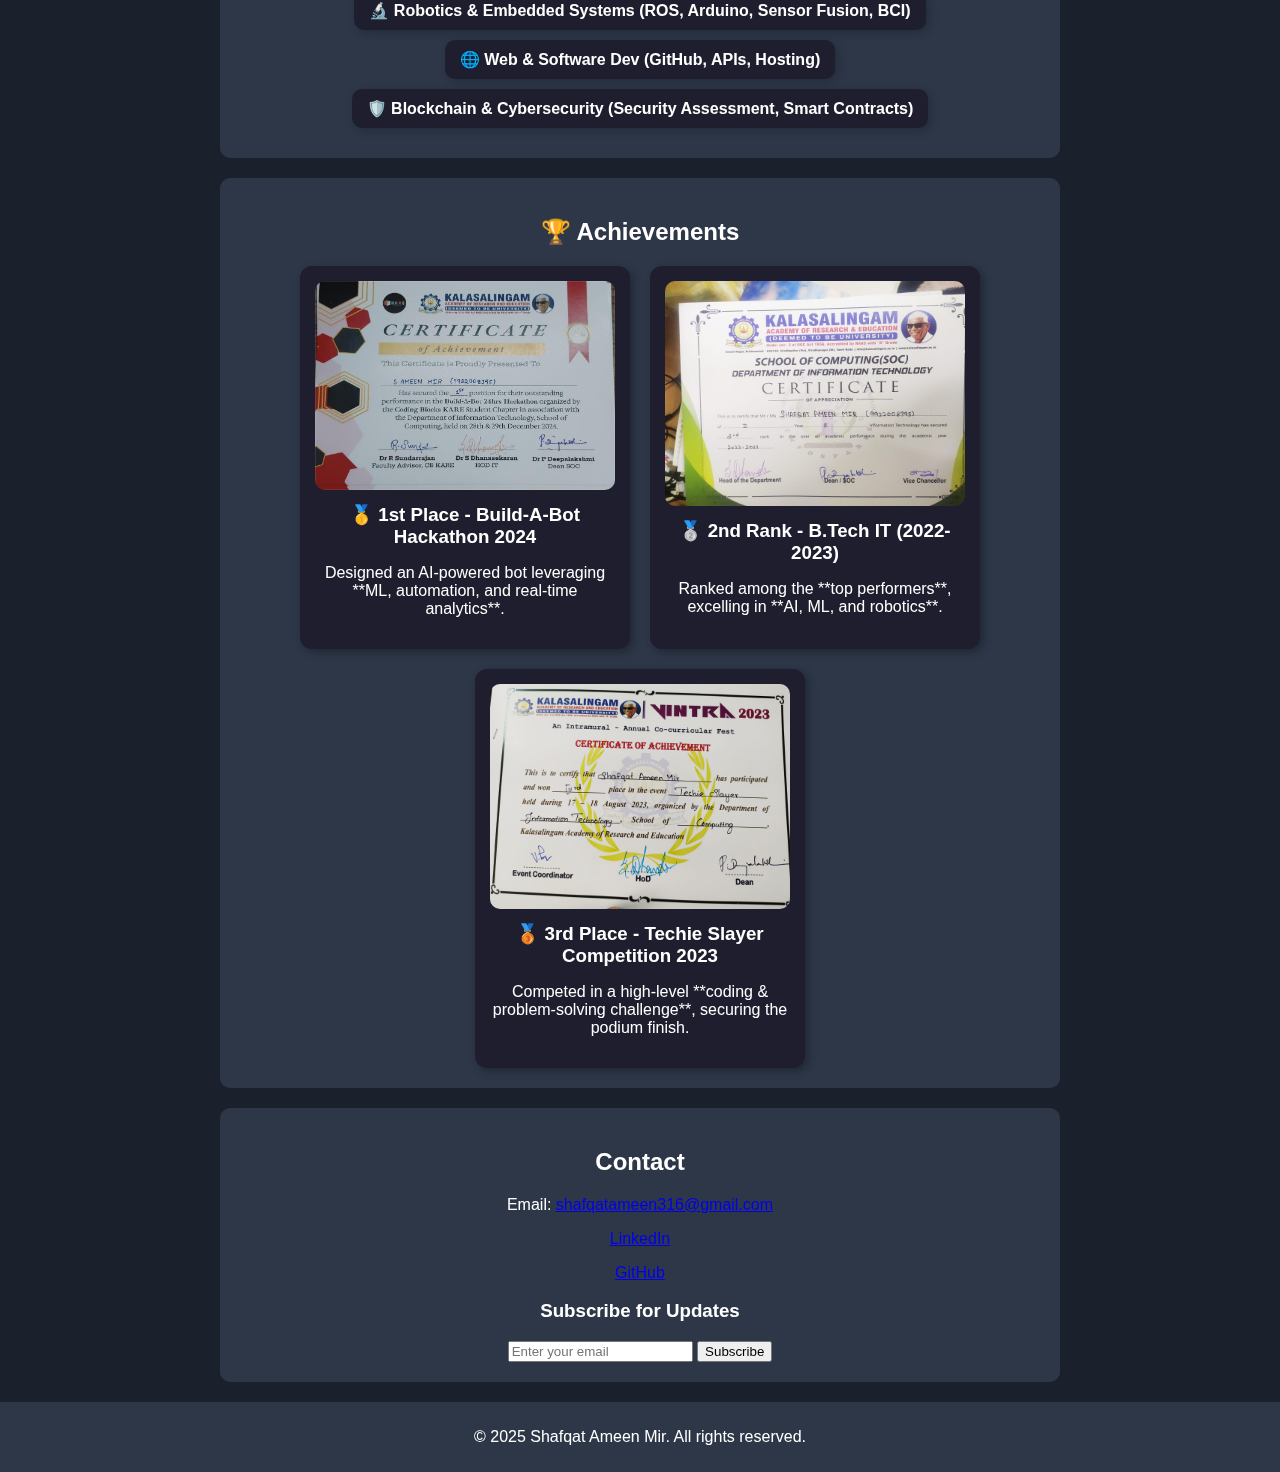
==== commit 3e62225c: "addited" ====
--- a/index.html
+++ b/index.html
@@ -3,49 +3,32 @@
 <head>
     <meta charset="UTF-8">
     <meta name="viewport" content="width=device-width, initial-scale=1.0">
+    <!-- Primary Meta Tags -->
+    <title>Shafqat Ameen Mir | AI, ML, Finance & Investment Projects</title>
+    <meta name="description" content="Explore cutting-edge AI, Machine Learning, Finance, and Investment projects by Shafqat Ameen Mir. Research Intern @MulticoreWare. Portfolio Management, Sensor Fusion, and Robotics.">
+    <meta name="keywords" content="AI projects, Machine Learning, Investment Strategies, Sensor Fusion, Finance, Portfolio Management, Open3D, Data Science, Robotics">
+    <meta name="author" content="Shafqat Ameen Mir">
+    <meta name="robots" content="index, follow">
+    <meta charset="UTF-8">
+    <meta name="viewport" content="width=device-width, initial-scale=1.0">
+    
+    <!-- Open Graph (OG) for Social Media -->
+    <meta property="og:title" content="Shafqat Ameen Mir | AI & Finance Projects">
+    <meta property="og:description" content="Discover AI, ML, Finance, and Sensor Fusion projects. Research Intern @MulticoreWare.">
+    <meta property="og:image" content="https://meerinvestment.online/assets/preview.jpg">
+    <meta property="og:url" content="https://meerinvestment.online">
+    <meta property="og:type" content="website">
+    
+    <!-- Twitter Card -->
+    <meta name="twitter:card" content="summary_large_image">
+    <meta name="twitter:title" content="Shafqat Ameen Mir | AI & Finance Projects">
+    <meta name="twitter:description" content="Explore AI, ML, and Finance innovations.">
+    <meta name="twitter:image" content="https://meerinvestment.online/assets/preview.jpg">
+
     <title>Shafqat Ameen - Portfolio</title>
     <link rel="stylesheet" href="demo.css">
     <script defer src="script.js"></script>
-    <script src="https://cdnjs.cloudflare.com/ajax/libs/three.js/r128/three.min.js"></script>
-<script>
-    // 🌟 Three.js Particle Background
-    let scene = new THREE.Scene();
-    let camera = new THREE.PerspectiveCamera(75, window.innerWidth / window.innerHeight, 0.1, 1000);
-    let renderer = new THREE.WebGLRenderer({ canvas: document.getElementById("bgCanvas"), alpha: true });
 
-    renderer.setSize(window.innerWidth, window.innerHeight);
-    document.body.appendChild(renderer.domElement);
-
-    let particles = new THREE.Geometry();
-    let particleMaterial = new THREE.PointsMaterial({ color: 0x63b3ed, size: 2 });
-
-    for (let i = 0; i < 300; i++) {
-        let particle = new THREE.Vector3(
-            (Math.random() - 0.5) * 1000,
-            (Math.random() - 0.5) * 1000,
-            (Math.random() - 0.5) * 1000
-        );
-        particles.vertices.push(particle);
-    }
-
-    let particleSystem = new THREE.Points(particles, particleMaterial);
-    scene.add(particleSystem);
-
-    camera.position.z = 100;
-
-    function animate() {
-        requestAnimationFrame(animate);
-        particleSystem.rotation.y += 0.001;
-        renderer.render(scene, camera);
-    }
-    animate();
-
-    window.addEventListener("resize", function () {
-        renderer.setSize(window.innerWidth, window.innerHeight);
-        camera.aspect = window.innerWidth / window.innerHeight;
-        camera.updateProjectionMatrix();
-    });
-</script>
 
 </head>
 <body>
@@ -159,7 +142,16 @@
         <p>Email: <a href="mailto:shafqatameen316@gmail.com">shafqatameen316@gmail.com</a></p>
         <p><a href="https://www.linkedin.com/in/shafqat-ameen" target="_blank">LinkedIn</a></p>
         <p><a href="https://github.com/shafqatameen" target="_blank">GitHub</a></p>
+    
+        <h3>Subscribe for Updates</h3>
+        <form id="emailForm">
+            <input type="email" id="emailInput" placeholder="Enter your email" required>
+            <button type="submit">Subscribe</button>
+        </form>
+    
+        <p id="successMessage" style="display: none; color: green;">Thank you for subscribing!</p>
     </section>
+    
     
     <footer>
         <p>&copy; 2025 Shafqat Ameen Mir. All rights reserved.</p>
